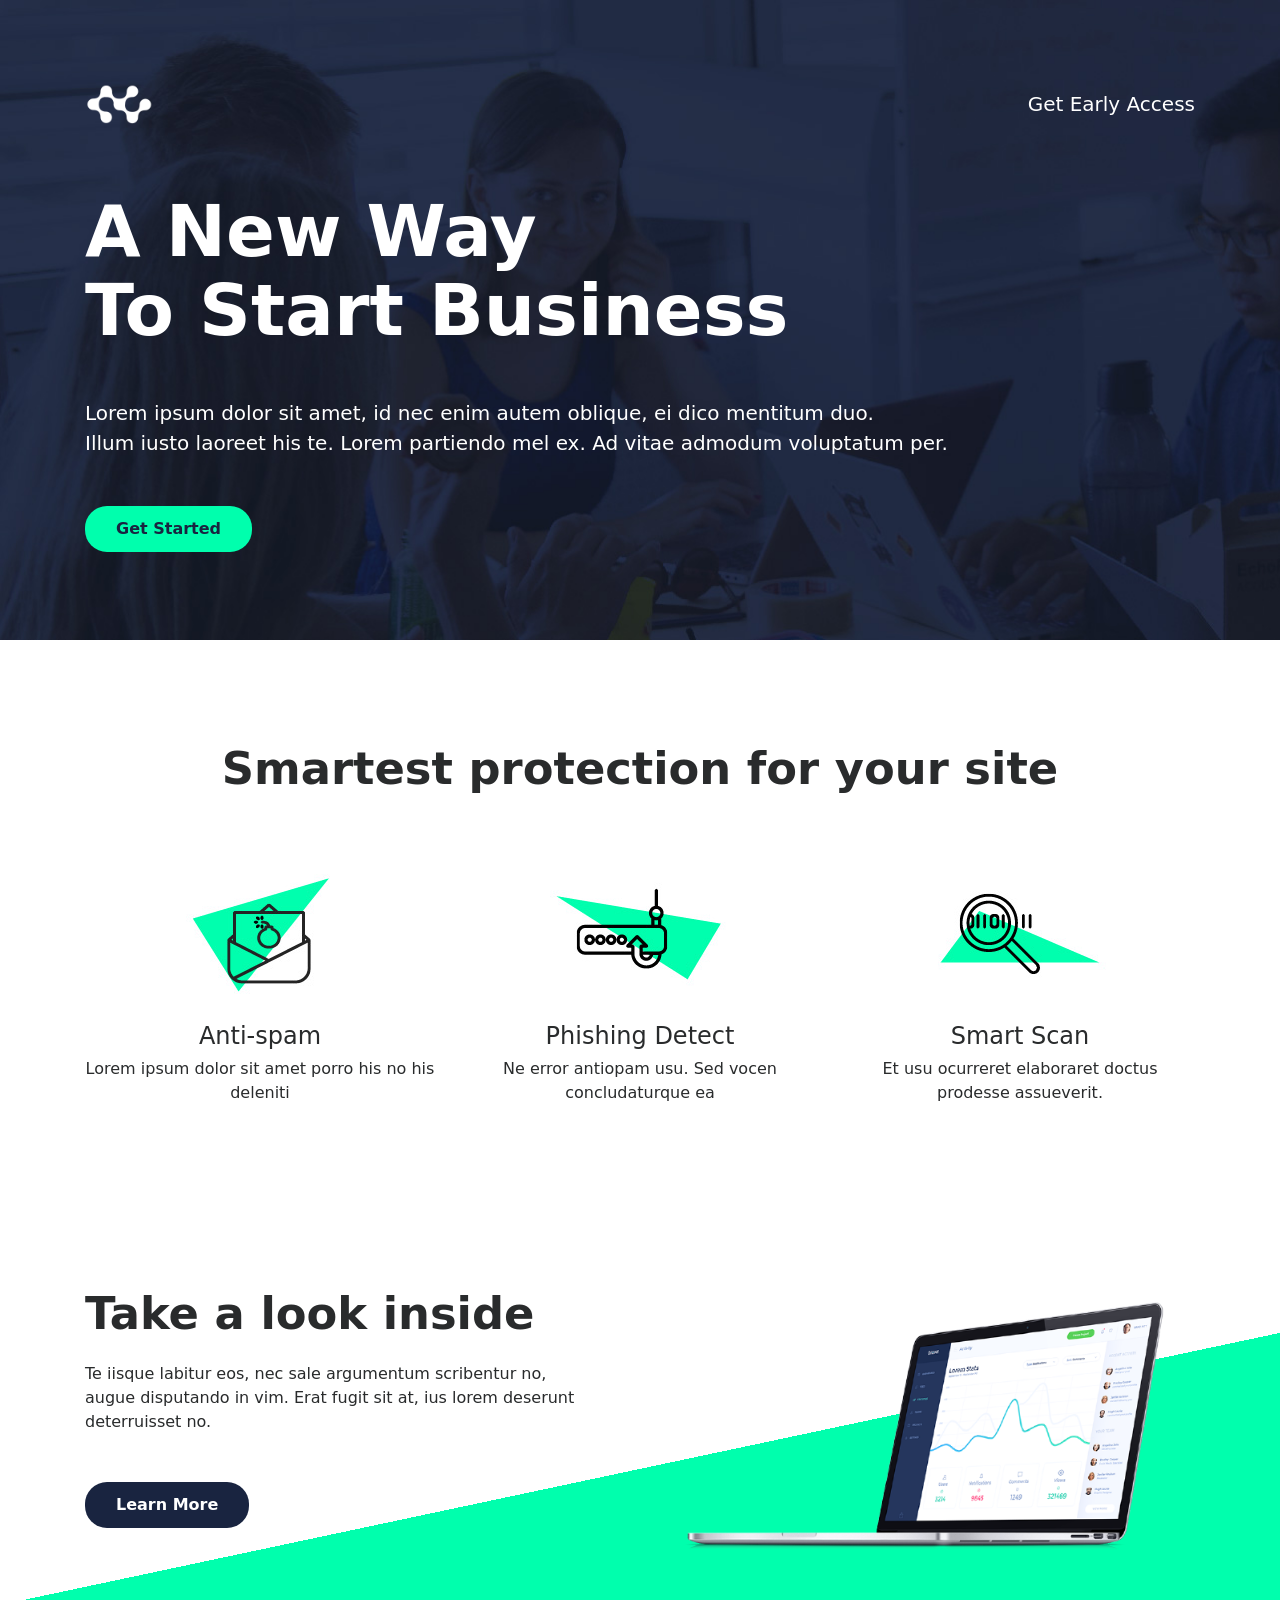
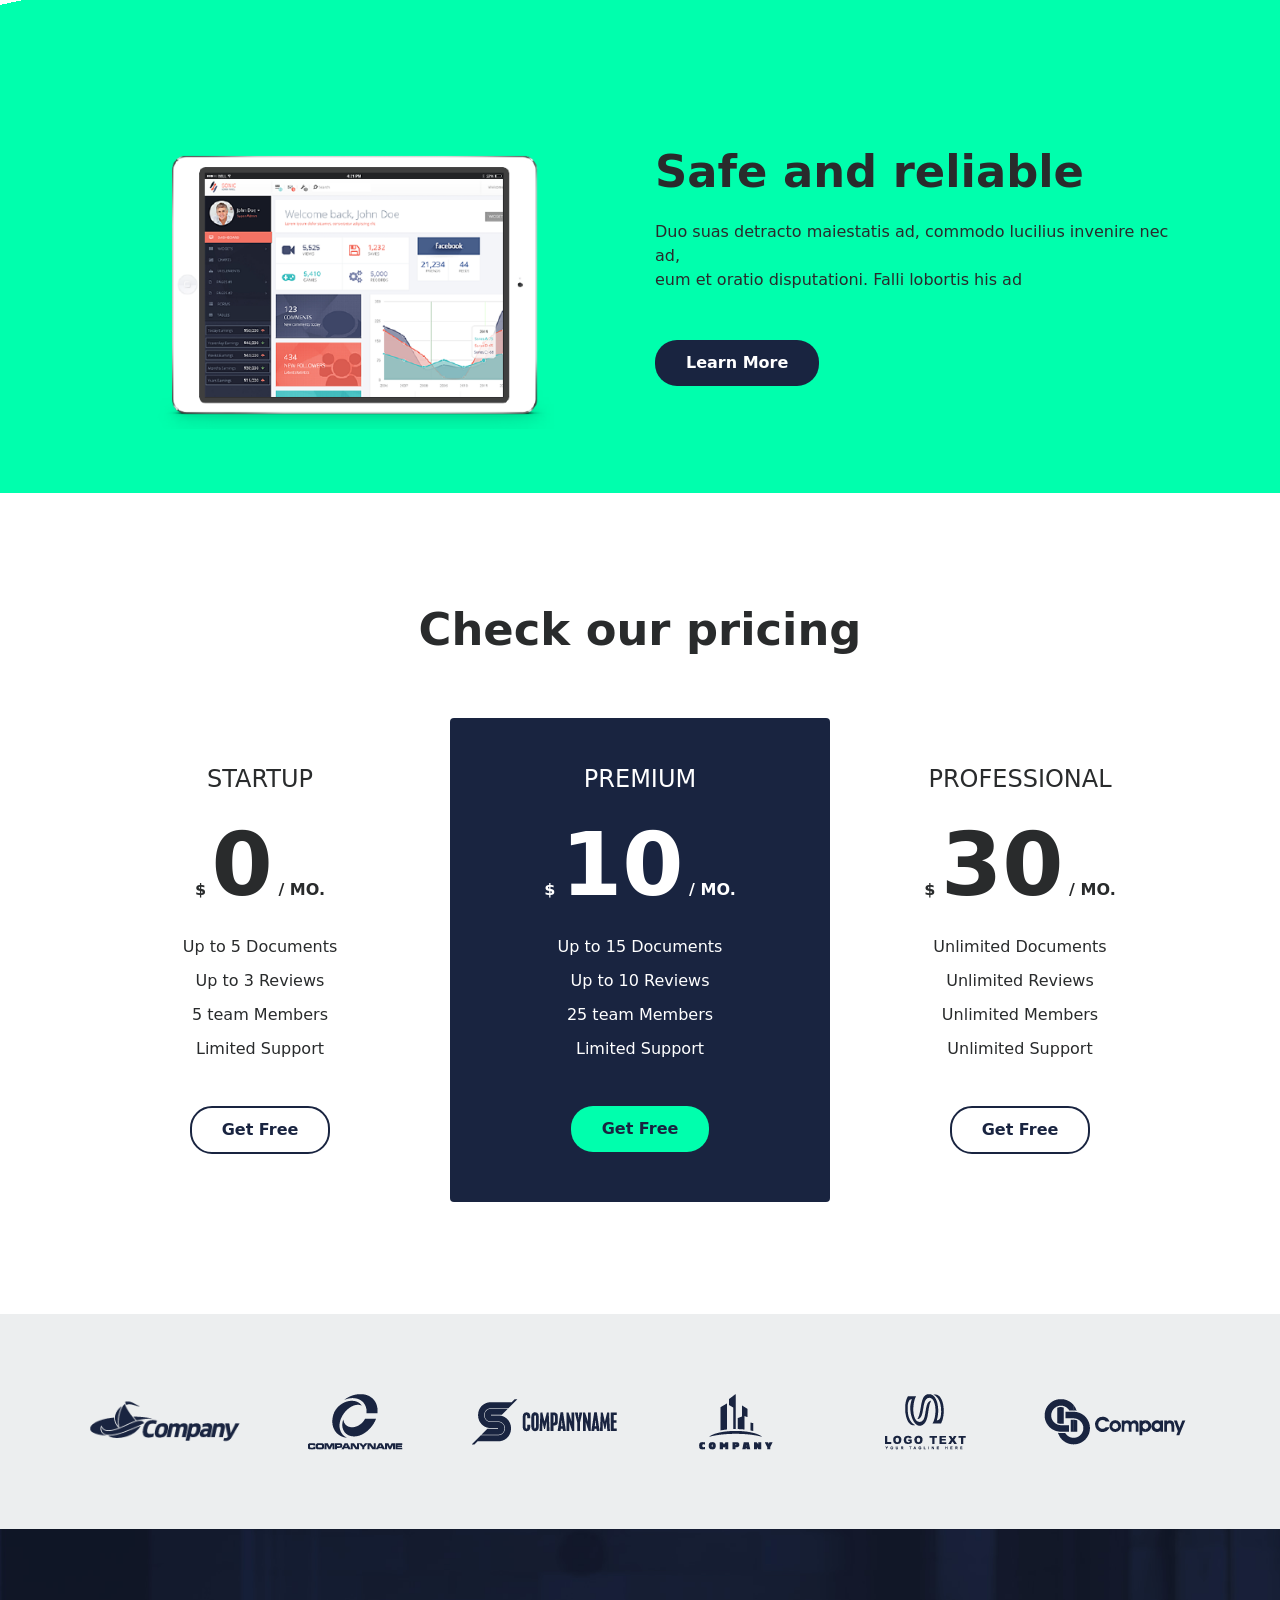
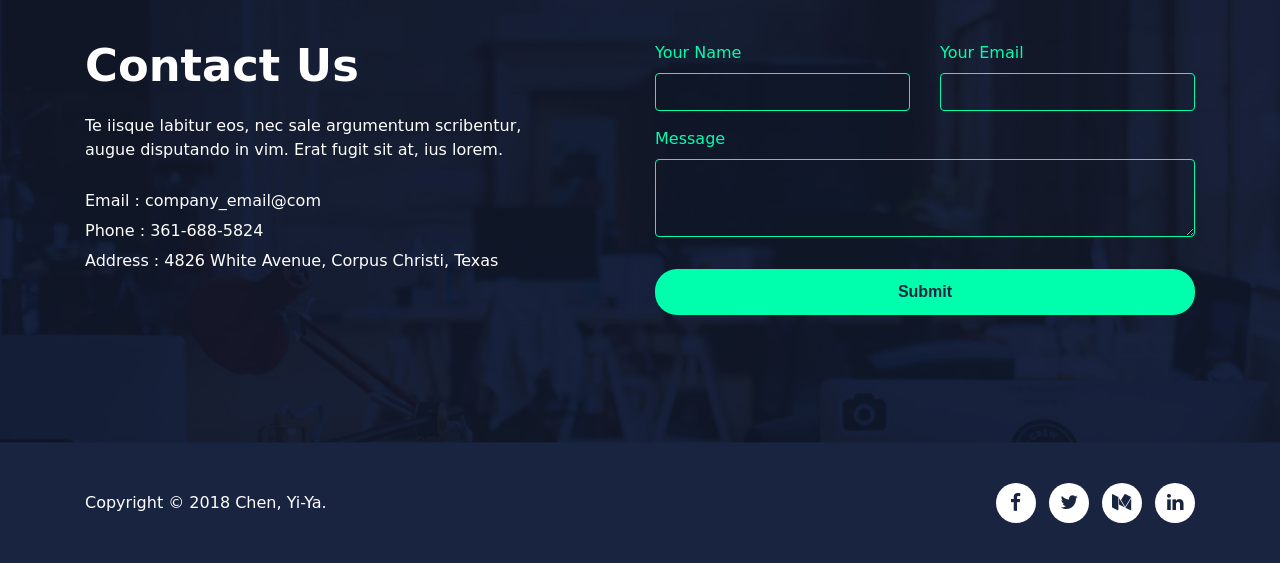
==== index.html @ b6d504a1 "re-direct re-direct" ====
<!DOCTYPE html>
<html lang="zh-TW">
<head>
    <meta charset="UTF-8">
    <meta name="viewport" content="width=device-width, initial-scale=1, shrink-to-fit=no">
    <title>Atlas :: Seeing the world through you</title>
    <meta name="description" content="Free bootstrap template Atlas">
    <link rel="icon" href="img/favicon.png" sizes="32x32" type="image/png">
    <!-- custom.css -->
    <link rel="stylesheet" href="css/custom.css">
    <!-- bootstrap.min.css -->
    <link rel="stylesheet" href="css/bootstrap.min.css">
	<!-- font-awesome -->
    <link rel="stylesheet" href="font-awesome-4.7.0/css/font-awesome.min.css">
    
    <!-- AOS -->
    <link rel="stylesheet" href="css/aos.css">
</head>

<body>
    <!-- banner -->
    <div class="jumbotron jumbotron-fluid" id="banner" style="background-image: url(img/banner-bk.jpg);">
        <div class="container text-center text-md-left">
            <header>
                <div class="row justify-content-between">
                    <div class="col-2">
                        <img src="img/logo.png" alt="logo">
                    </div>
                    <div class="col-6 align-self-center text-right">
                        <a href="#" class="text-white lead">Get Early Access</a>
                    </div>
                </div>
            </header>
            <h1 data-aos="fade" data-aos-easing="linear" data-aos-duration="1000" data-aos-once="true" class="display-3 text-white font-weight-bold my-5">
            	A New Way<br>
            	To Start Business
            </h1>
            <p data-aos="fade" data-aos-easing="linear" data-aos-duration="1000" data-aos-once="true" class="lead text-white my-4">
                Lorem ipsum dolor sit amet, id nec enim autem oblique, ei dico mentitum duo.
                <br> Illum iusto laoreet his te. Lorem partiendo mel ex. Ad vitae admodum voluptatum per.
            </p>
            <a href="#" data-aos="fade" data-aos-easing="linear" data-aos-duration="1000" data-aos-once="true" class="btn my-4 font-weight-bold atlas-cta cta-green">Get Started</a>
        </div>
    </div>
    <!-- three-blcok -->
    <div class="container my-5 py-2">
        <h2 class="text-center font-weight-bold my-5">Smartest protection for your site</h2>
        <div class="row">
            <div data-aos="fade-up" data-aos-delay="0" data-aos-duration="1000" data-aos-once="true" class="col-md-4 text-center">
                <img src="img/smart-protect-1.jpg" alt="Anti-spam" class="mx-auto">
                <h4>Anti-spam</h4>
                <p>Lorem ipsum dolor sit amet porro his no his deleniti</p>
            </div>
            <div data-aos="fade-up" data-aos-delay="200" data-aos-duration="1000" data-aos-once="true" class="col-md-4 text-center">
                <img src="img/smart-protect-2.jpg" alt="Phishing Detect" class="mx-auto">
                <h4>Phishing Detect</h4>
                <p>Ne error antiopam usu. Sed vocen concludaturque ea</p>
            </div>
            <div data-aos="fade-up" data-aos-delay="400" data-aos-duration="1000" data-aos-once="true" class="col-md-4 text-center">
                <img src="img/smart-protect-3.jpg" alt="Smart Scan" class="mx-auto">
                <h4>Smart Scan</h4>
                <p>Et usu ocurreret elaboraret doctus prodesse assueverit.</p>
            </div>
        </div>
    </div>
    <!-- feature (skew background) -->
    <div class="jumbotron jumbotron-fluid feature" id="feature-first">
        <div class="container my-5">
            <div class="row justify-content-between text-center text-md-left">
                <div data-aos="fade-right" data-aos-duration="1000" data-aos-once="true" class="col-md-6">
                    <h2 class="font-weight-bold">Take a look inside</h2>
                    <p class="my-4">Te iisque labitur eos, nec sale argumentum scribentur no,
                        <br> augue disputando in vim. Erat fugit sit at, ius lorem deserunt deterruisset no.</p>
                    <a href="#" class="btn my-4 font-weight-bold atlas-cta cta-blue">Learn More</a>
                </div>
                <div data-aos="fade-left" data-aos-duration="1000" data-aos-once="true" class="col-md-6 align-self-center">
                    <img src="img/feature-1.png" alt="Take a look inside" class="mx-auto d-block">
                </div>
            </div>
        </div>
    </div>
    <!-- feature (green background) -->
    <div class="jumbotron jumbotron-fluid feature" id="feature-last">
        <div class="container">
            <div class="row justify-content-between text-center text-md-left">
                <div data-aos="fade-left" data-aos-duration="1000" data-aos-once="true" class="col-md-6 flex-md-last">
                    <h2 class="font-weight-bold">Safe and reliable</h2>
                    <p class="my-4">
                        Duo suas detracto maiestatis ad, commodo lucilius invenire nec ad,
                        <br> eum et oratio disputationi. Falli lobortis his ad
                    </p>
                    <a href="#" class="btn my-4 font-weight-bold atlas-cta cta-blue">Learn More</a>
                </div>
                <div data-aos="fade-right" data-aos-duration="1000" data-aos-once="true" class="col-md-6 align-self-center flex-md-first">
                    <img src="img/feature-2.png" alt="Safe and reliable" class="mx-auto d-block">
                </div>
            </div>
        </div>
    </div>

    <!-- price table -->
    <div class="container my-5 py-2" id="price-table">
        <h2 class="text-center font-weight-bold d-block mb-3">Check our pricing</h2>
        <div class="row">
            <div data-aos="fade-right" data-aos-delay="200" data-aos-duration="1000" data-aos-once="true" class="col-md-4 text-center py-4 mt-5">
                <h4 class="my-4">STARTUP</h4>
                <p class="font-weight-bold">$ <span class="display-2 font-weight-bold">0</span> / MO.</p>
                <ul class="list-unstyled">
                    <li>Up to 5 Documents</li>
                    <li>Up to 3 Reviews</li>
                    <li>5 team Members</li>
                    <li>Limited Support</li>
                </ul>
                <a href="#" class="btn my-4 font-weight-bold atlas-cta cta-ghost">Get Free</a>
            </div>
            <div data-aos="fade-up" data-aos-duration="1000" data-aos-once="true" class="col-md-4 text-center py-4 mt-5 rounded" id="price-table__premium">
                <h4 class="my-4">PREMIUM</h4>
                <p class="font-weight-bold">$ <span class="display-2 font-weight-bold">10</span> / MO.</p>
                <ul class="list-unstyled">
                    <li>Up to 15 Documents</li>
                    <li>Up to 10 Reviews</li>
                    <li>25 team Members</li>
                    <li>Limited Support</li>
                </ul>
                <a href="#" class="btn my-4 font-weight-bold atlas-cta cta-green">Get Free</a>
            </div>
            <div data-aos="fade-left" data-aos-delay="200" data-aos-duration="1000" data-aos-once="true" class="col-md-4 text-center py-4 mt-5">
                <h4 class="my-4">PROFESSIONAL</h4>
                <p class="font-weight-bold">$ <span class="display-2 font-weight-bold">30</span> / MO.</p>
                <ul class="list-unstyled">
                    <li>Unlimited Documents</li>
                    <li>Unlimited Reviews</li>
                    <li>Unlimited Members</li>
                    <li>Unlimited Support</li>
                </ul>
                <a href="#" class="btn my-4 font-weight-bold atlas-cta cta-ghost">Get Free</a>
            </div>
        </div>
    </div>
    <!-- client -->
    <div class="jumbotron jumbotron-fluid">
        <div class="container">
            <div class="row">
                <div class="col-sm-4 col-md-2 py-2 align-self-center">
                    <img src="img/client-1.png" class="mx-auto d-block">
                </div>
                <div class="col-sm-4 col-md-2 py-2 align-self-center">
                    <img src="img/client-2.png" class="mx-auto d-block">
                </div>
                <div class="col-sm-4 col-md-2 py-2 align-self-center">
                    <img src="img/client-3.png" class="mx-auto d-block">
                </div>
                <div class="col-sm-4 col-md-2 py-2 align-self-center">
                    <img src="img/client-4.png" class="mx-auto d-block">
                </div>
                <div class="col-sm-4 col-md-2 py-2 align-self-center">
                    <img src="img/client-5.png" class="mx-auto d-block">
                </div>
                <div class="col-sm-4 col-md-2 py-2 align-self-center">
                    <img src="img/client-6.png" class="mx-auto d-block">
                </div>
            </div>
        </div>
    </div>
    <!-- contact -->
    <div class="jumbotron jumbotron-fluid" id="contact" style="background-image: url(img/contact-bk.jpg);">
        <div class="container my-5">
            <div class="row justify-content-between">
                <div class="col-md-6 text-white">
                    <h2 class="font-weight-bold">Contact Us</h2>
                    <p class="my-4">
                        Te iisque labitur eos, nec sale argumentum scribentur,
                        <br> augue disputando in vim. Erat fugit sit at, ius lorem.
                    </p>
                    <ul class="list-unstyled">
                        <li>Email : company_email@com</li>
                        <li>Phone : 361-688-5824</li>
                        <li>Address : 4826 White Avenue, Corpus Christi, Texas</li>
                    </ul>
                </div>
                <div class="col-md-6">
                    <form>
                    	<div class="row">
	                        <div class="form-group col-md-6">
	                            <label for="name">Your Name</label>
	                            <input type="name" class="form-control" id="name">
	                        </div>
	                        <div class="form-group col-md-6">
	                            <label for="Email">Your Email</label>
	                            <input type="email" class="form-control" id="Email">
	                        </div>
	                    </div>
	                    <div class="form-group">
	                        <label for="message">Message</label>
	                        <textarea class="form-control" id="message" rows="3"></textarea>
	                    </div>
                        <button type="submit" class="btn font-weight-bold atlas-cta atlas-cta-wide cta-green my-3">Submit</button>
                    </form>
                </div>
            </div>
        </div>
    </div>

	<!-- copyright -->
	<div class="jumbotron jumbotron-fluid" id="copyright">
        <div class="container">
            <div class="row justify-content-between">
            	<div class="col-md-6 text-white align-self-center text-center text-md-left my-2">
                    Copyright © 2018 Chen, Yi-Ya.
                </div>
                <div class="col-md-6 align-self-center text-center text-md-right my-2" id="social-media">
                    <a href="#" class="d-inline-block text-center ml-2">
                    	<i class="fa fa-facebook" aria-hidden="true"></i>
                    </a>
                    <a href="#" class="d-inline-block text-center ml-2">
                    	<i class="fa fa-twitter" aria-hidden="true"></i>
                    </a>
                    <a href="#" class="d-inline-block text-center ml-2">
                    	<i class="fa fa-medium" aria-hidden="true"></i>
                    </a>
                    <a href="#" class="d-inline-block text-center ml-2">
                    	<i class="fa fa-linkedin" aria-hidden="true"></i>
                    </a>
                </div>
            </div>
        </div>
    </div>
    
    <!-- AOS -->
    <script src="js/aos.js"></script>
    <script>
      AOS.init({
      });
    </script>
</body>

</html>
---- css/custom.css ----
/********** common setting **********/
h2 {
    font-size: 2.8rem !important;
    font-weight: 700;
}

img {
    display: block;
    max-width: 100%;
}

a,
button {
    cursor: pointer;
}

.jumbotron {
    margin-bottom: 0 !important;
}

.atlas-cta {
    border-radius: 22px !important;
    padding: 12px 30px !important;
    font-weight: 700;
    transition: .3s ease-in-out !important;
}

.atlas-cta:hover {
    text-decoration: none;
    transform: translateY(-5px);
}

.atlas-cta-wide {
    width: 100%;
}

.cta-green {
    background: #00FFAD;
    color: #192440;
}

.cta-green:hover {
    color: #ffffff;
    background: #00e69c;
}

.cta-blue {
    background: #192440;
    color: #ffffff;
}

.cta-blue:hover {
    color: #ffffff;
    background: #121a2e;
}

.cta-ghost {
    border: 2px solid #192440 !important;
    color: #192440;
}

.cta-ghost:hover {
    color: #ffffff;
    background: #121a2e;
}

#banner {
    background-size: cover;
}

/********** banner **********/
#banner header {
    overflow: hidden;
}

#banner header img {
    max-width: 80px;
}

/********** feature (skew background) **********/
.feature img {
    width: 100%;
    max-width: 480px;
}

#feature-first {
    background: linear-gradient(168deg, #ffffff 55%, #00FFAD 0);
}

#feature-last {
    background: #00FFAD;
}

/********** price table **********/
#price-table {
    padding-top: 4rem !important;
    padding-bottom: 4rem !important;
}

#price-table__premium {
    background: #192440;
    color: #ffffff;
}

#price-table ul li {
    padding: 5px 0;
}

/********** contact **********/
#contact {
    background-size: cover;
}

#contact ul li {
    padding: 3px 0;
}

#contact form {
    color: #00FFAD;
}

#contact form input,
#contact form textarea {
    background: transparent;
    border: 1px solid #00FFAD;
    color: #ffffff;
}

/********** copyright **********/
#copyright {
    background: #192440;
    padding: 2rem 3rem;
}

#copyright #social-media a {
    width: 40px;
    height: 40px;
    border-radius: 99%;
    background: #ffffff;
    transition: .4s ease;
}

#copyright #social-media a i {
    color: #192440;
    font-size: 1.2rem;
    line-height: 40px;
}

#copyright #social-media a:hover {
    background: #00FFAD;
}

#copyright #social-media a:hover i {
    color: #ffffff;
}

/********** RWD **********/
@media (max-width: 575px) {
    #banner h1 {
        font-size: 3.6rem;
    }
}
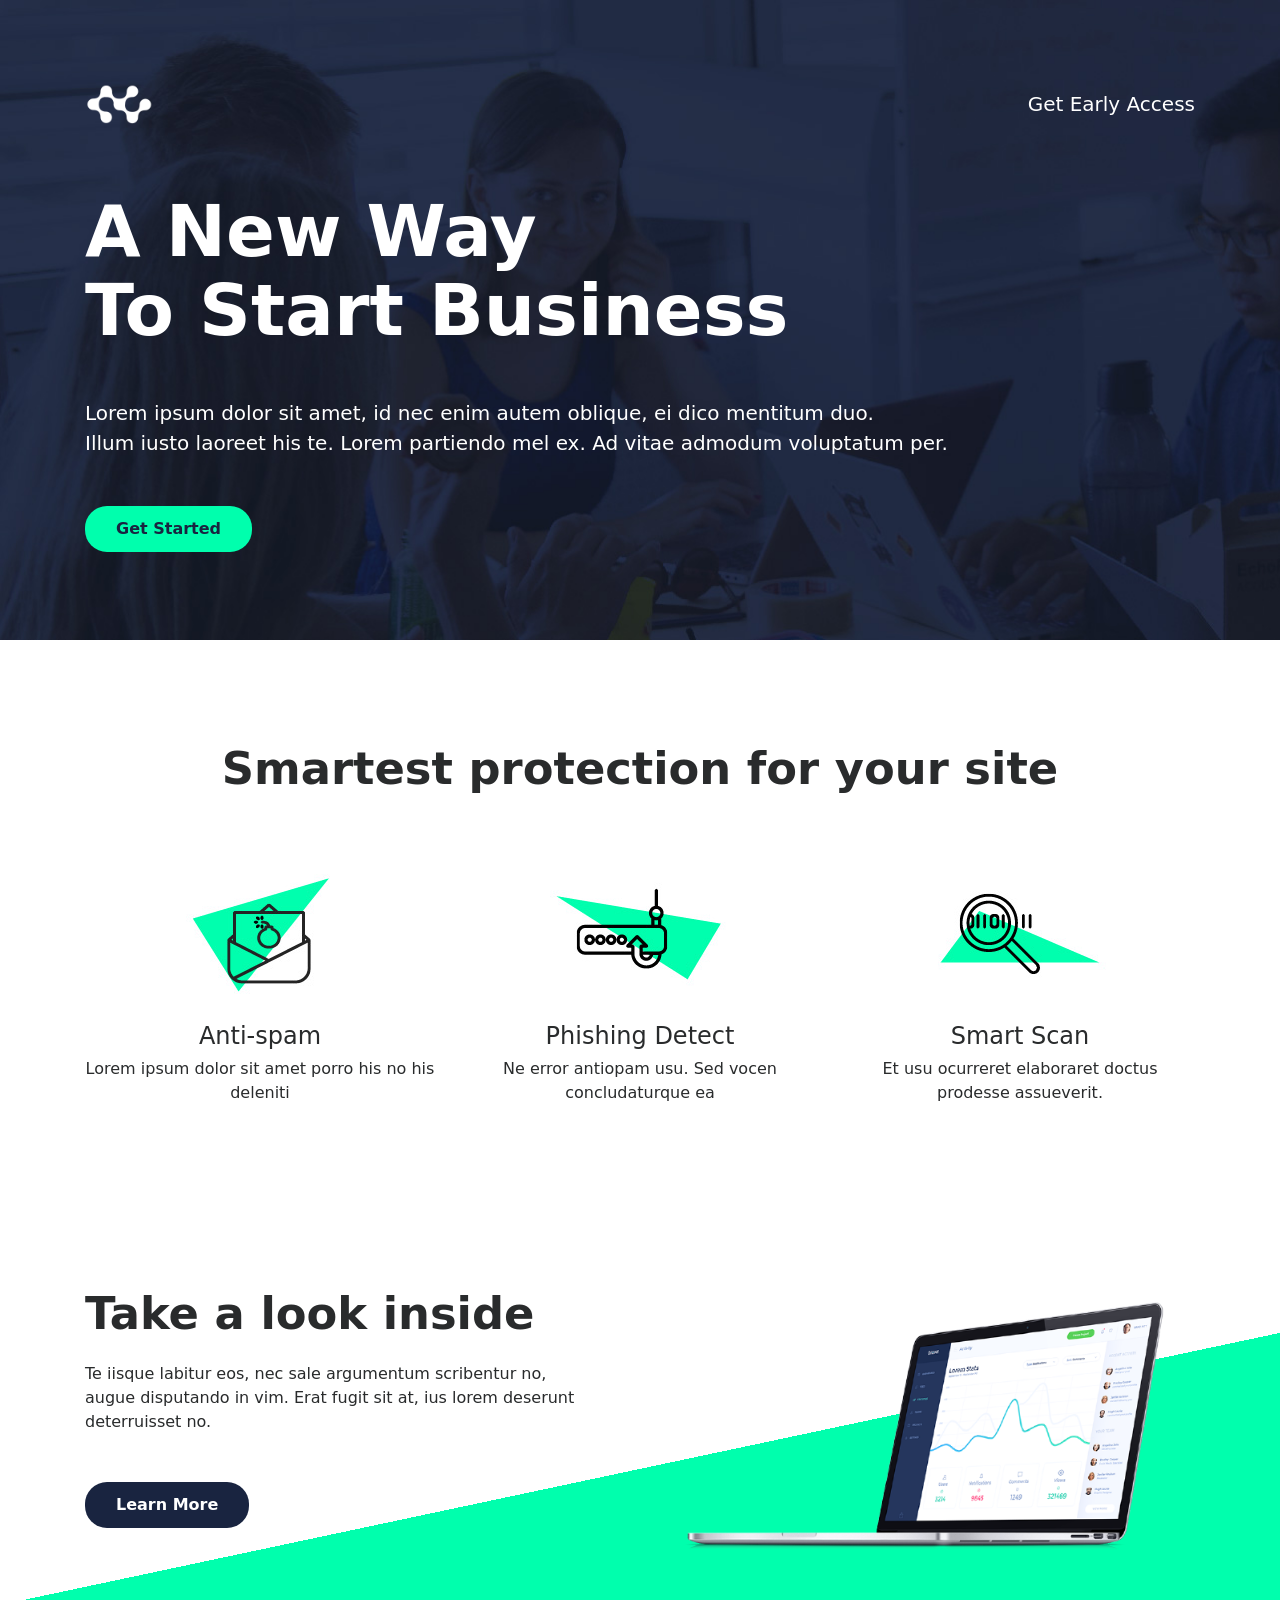
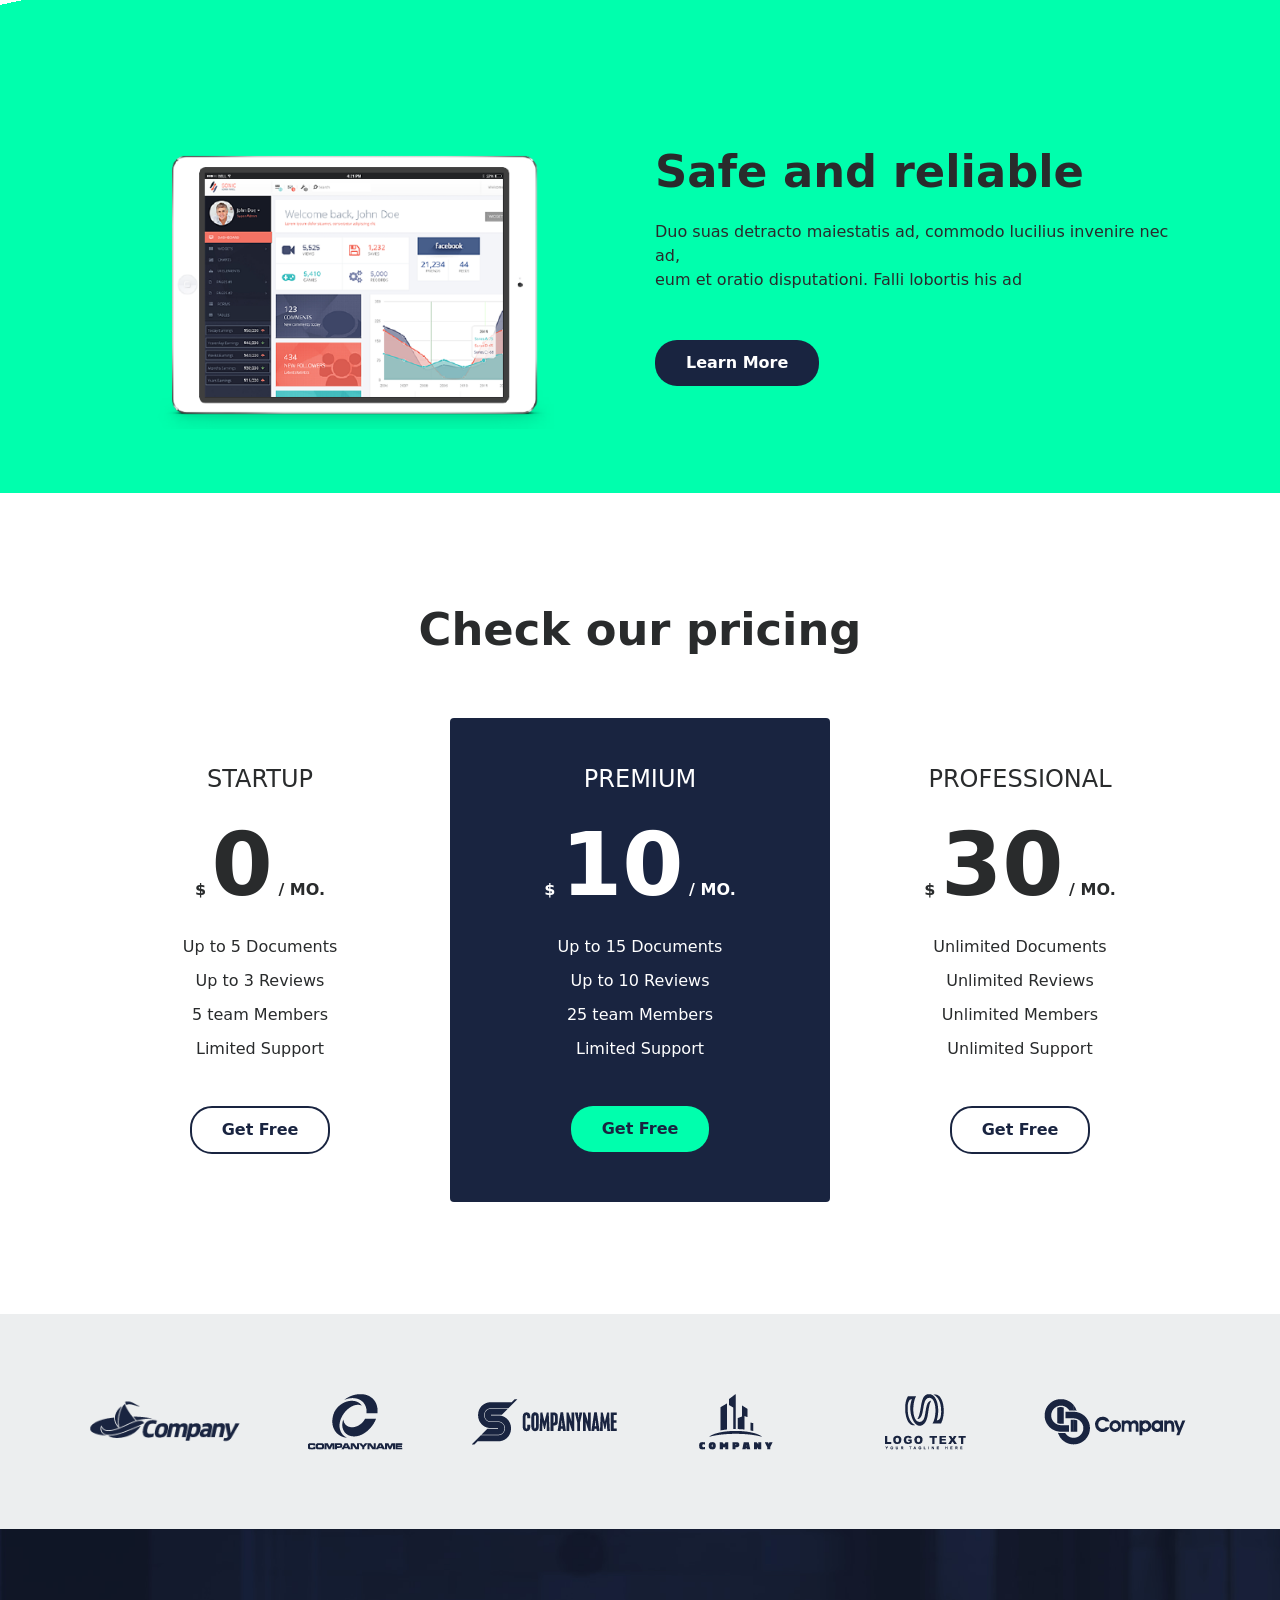
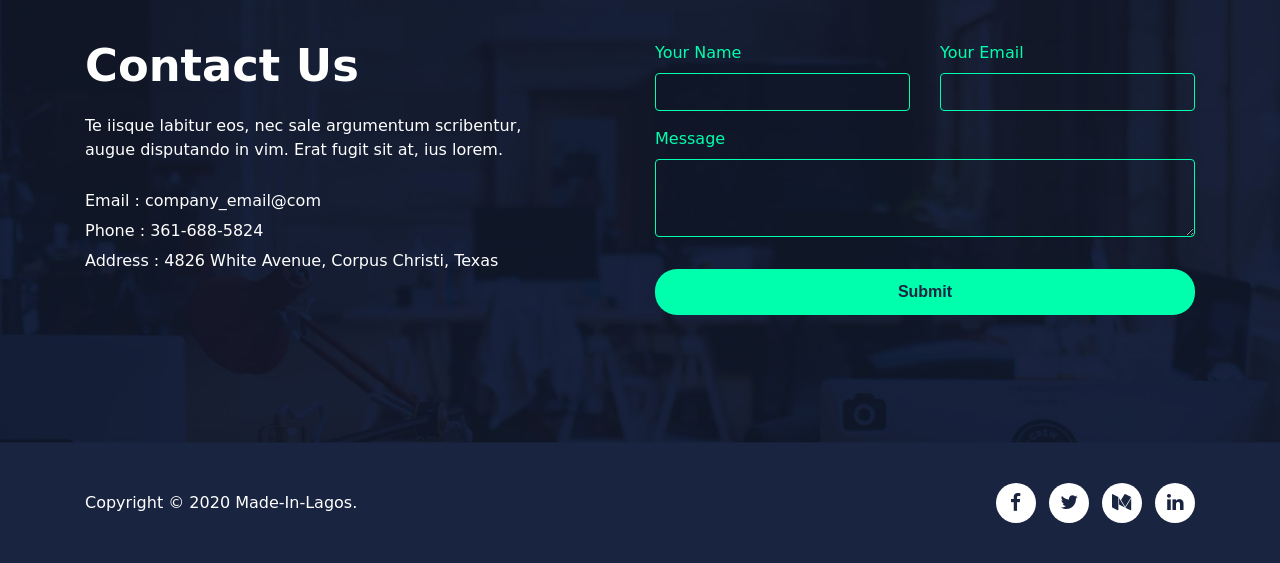
==== commit b8a5ac6b: "footer-update" ====
--- a/index.html
+++ b/index.html
@@ -206,7 +206,7 @@
         <div class="container">
             <div class="row justify-content-between">
             	<div class="col-md-6 text-white align-self-center text-center text-md-left my-2">
-                    Copyright © 2018 Chen, Yi-Ya.
+                    Copyright © 2020 Made-In-Lagos.
                 </div>
                 <div class="col-md-6 align-self-center text-center text-md-right my-2" id="social-media">
                     <a href="#" class="d-inline-block text-center ml-2">
